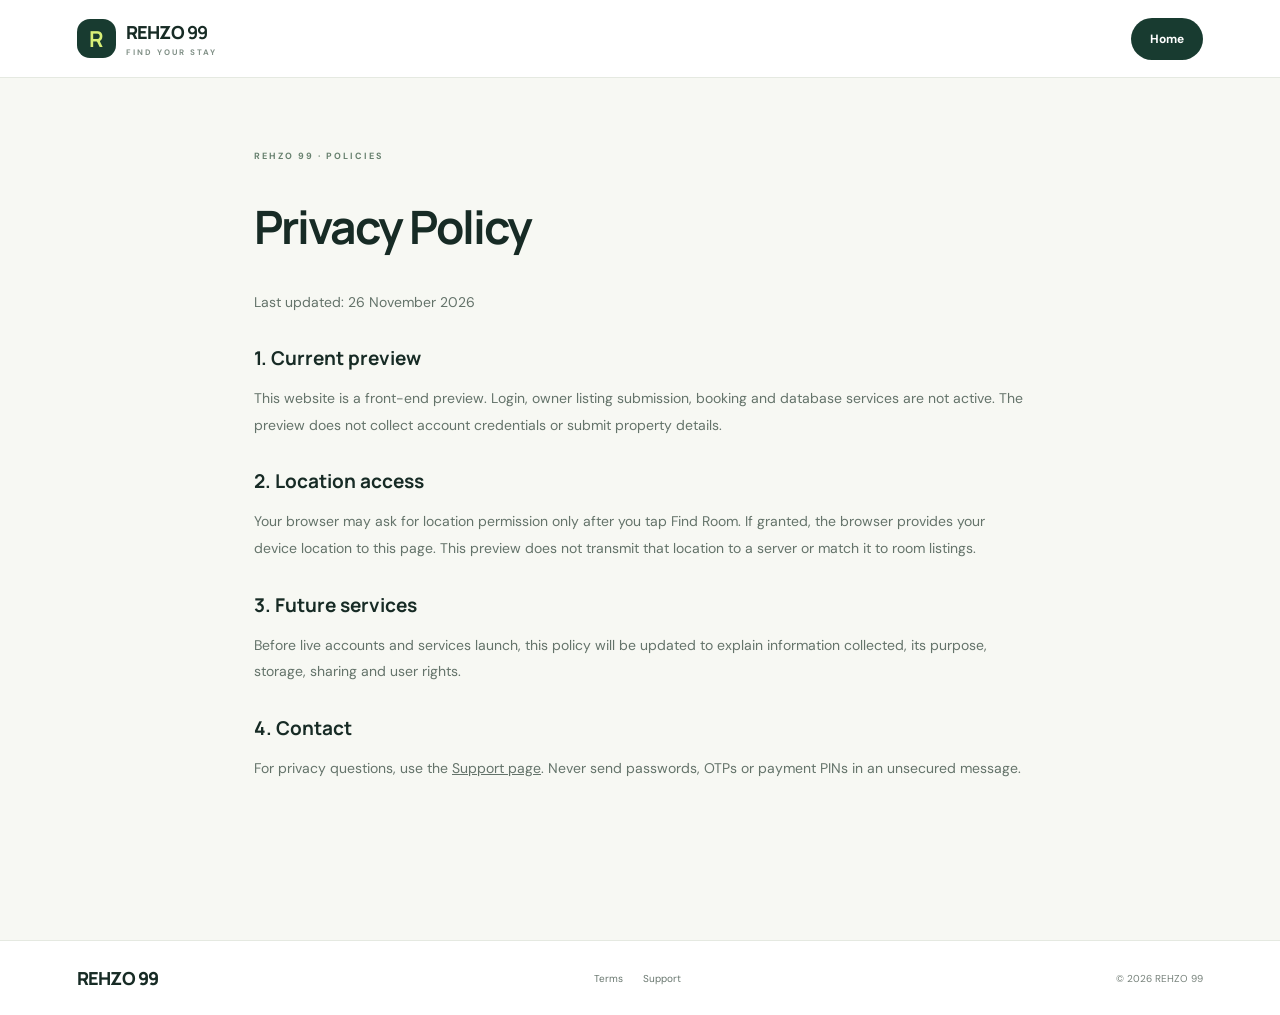
==== privacy.html @ af6434b1 "Build REHZO 99 responsive front-end foundation" ====
<!doctype html><html lang="en"><head><meta charset="utf-8"><meta name="viewport" content="width=device-width,initial-scale=1"><title>Privacy Policy | REHZO 99</title><link rel="stylesheet" href="/styles.css"></head><body><header class="top"><a class="brand" href="/"><b class="logo">R</b><span>REHZO <strong>99</strong><small>FIND YOUR STAY</small></span></a><a class="dark" href="/">Home</a></header><main class="legal"><label class="eyebrow">REHZO 99 · POLICIES</label><h1>Privacy Policy</h1><p>Last updated: 26 November 2026</p><h2>1. Current preview</h2><p>This website is a front-end preview. Login, owner listing submission, booking and database services are not active. The preview does not collect account credentials or submit property details.</p><h2>2. Location access</h2><p>Your browser may ask for location permission only after you tap Find Room. If granted, the browser provides your device location to this page. This preview does not transmit that location to a server or match it to room listings.</p><h2>3. Future services</h2><p>Before live accounts and services launch, this policy will be updated to explain information collected, its purpose, storage, sharing and user rights.</p><h2>4. Contact</h2><p>For privacy questions, use the <a href="/support.html">Support page</a>. Never send passwords, OTPs or payment PINs in an unsecured message.</p></main><footer><a class="brand" href="/">REHZO 99</a><div><a href="/terms.html">Terms</a><a href="/support.html">Support</a></div><small>© 2026 REHZO 99</small></footer><style>.legal{max-width:820px;margin:65px auto;padding:0 24px 80px}.legal h1{font:700 46px Manrope;letter-spacing:-2px}.legal h2{font:700 19px Manrope;margin:30px 0 8px}.legal p{font-size:14px;line-height:1.9;color:#64736a}.legal a{text-decoration:underline}</style></body></html>
---- styles.css ----
@import url('https://fonts.googleapis.com/css2?family=DM+Sans:wght@400;500;600;700&family=Manrope:wght@400;500;600;700;800&display=swap');
:root{--ink:#172b25;--green:#183b30;--lime:#d8f078;--paper:#f7f8f3;--muted:#77827b;--line:#e5e9e1}*{box-sizing:border-box}html{scroll-behavior:smooth}body{margin:0;background:var(--paper);color:var(--ink);font-family:'DM Sans',sans-serif}a{color:inherit;text-decoration:none}button,input,select{font:inherit;cursor:pointer}.top{height:78px;padding:0 6%;display:flex;align-items:center;justify-content:space-between;background:#fff;border-bottom:1px solid var(--line)}.brand{display:flex;align-items:center;gap:10px;font:800 18px Manrope;letter-spacing:-.8px}.brand small{display:block;font:700 8px 'DM Sans';letter-spacing:2px;color:#819087;margin-top:3px}.logo{width:39px;height:39px;border-radius:13px;background:var(--green);color:var(--lime);display:grid;place-items:center;font-size:22px}.top nav{display:flex;gap:30px;font-size:13px;color:#68766e}.top button,.dark,.lime,.outline,.quiet{border:0;border-radius:30px;padding:13px 19px;font-size:12px;font-weight:700}.dark{background:var(--green);color:white}.lime{background:var(--lime);color:var(--ink)}.quiet{background:transparent;color:var(--ink)}.hero{background:#edf2e9;padding:70px 9%;display:grid;grid-template-columns:1fr 1fr;align-items:center;min-height:530px;overflow:hidden}.eyebrow{font-size:9px;font-weight:700;letter-spacing:2px;color:#67806e}.hero h1{font:700 clamp(45px,6vw,74px)/1.05 Manrope;letter-spacing:-3px;margin:22px 0}.hero h1 i{font-style:normal;color:#6e8b4a}.hero p{color:#6e7b72;max-width:430px;line-height:1.8;font-size:14px}.search{display:flex;align-items:center;gap:10px;background:white;padding:7px;border-radius:15px;max-width:520px;margin-top:28px;box-shadow:0 14px 35px #1c3b2510}.search span{font-size:24px;color:#78917d;padding-left:10px}.search input{border:0;outline:0;min-width:0;flex:1;font-size:12px}.search button{white-space:nowrap}.sub{display:block;color:#89948c;margin-top:14px;font-size:10px}.art{height:340px;position:relative;max-width:470px;width:100%;justify-self:center}.sun{position:absolute;width:250px;height:250px;border-radius:50%;background:#dce9c9;right:65px;top:20px}.building{position:absolute;right:95px;top:60px;width:220px}.roof{height:70px;background:#294b3c;clip-path:polygon(50% 0,100% 100%,0 100%)}.windows{height:190px;background:#e4cfae;padding:28px;display:grid;grid-template-columns:1fr 1fr;gap:16px}.windows i{background:#78917b;border:6px solid #f7e8cc}.float{position:absolute;left:0;bottom:25px;background:white;padding:17px;border-radius:16px;box-shadow:0 20px 45px #1c3b2518;display:flex;align-items:center;gap:12px;width:255px;font-size:12px}.float>b{background:#eaf1df;border-radius:12px;padding:12px;font-size:22px}.float small{display:block;color:var(--muted);margin-top:4px;font-size:9px}.section{padding:80px 8%}.heading{display:flex;justify-content:space-between;align-items:end;margin-bottom:25px}.heading h2,.how h2,.near h2,.owner-cta h2{font:700 clamp(28px,4vw,42px) Manrope;letter-spacing:-1.5px;margin:12px 0}.heading p,.muted{color:var(--muted);font-size:12px}.filters{display:flex;gap:12px;flex-wrap:wrap}.filters label{background:#fff;border:1px solid var(--line);border-radius:12px;padding:9px 13px;display:grid;gap:4px;min-width:155px;font-size:9px;color:var(--muted)}.filters select{border:0;background:transparent;color:var(--ink);font-size:12px;font-weight:600;outline:0}.outline{background:white;border:1px solid var(--line)}.empty{margin-top:25px;background:white;border:1px dashed #d7dfd4;border-radius:20px;text-align:center;padding:45px 20px}.house{margin:auto auto 14px;width:54px;height:54px;border-radius:17px;background:#edf3e6;display:grid;place-items:center;font-size:27px;color:#54734f}.empty h3{font:700 19px Manrope}.empty p{font-size:12px;color:var(--muted)}.near{margin:0 5%;padding:50px 8%;border-radius:24px;background:var(--green);color:white;display:grid;grid-template-columns:1fr 1fr;align-items:center}.near .eyebrow{color:#c2d7a1}.near h2{color:white}.near p{max-width:400px;color:#c2cec6;font-size:13px;line-height:1.8}.near small{display:block;color:#c2cec6;margin-top:12px;font-size:10px}.map{height:210px;display:grid;place-items:center;position:relative}.map:before,.map:after{content:'';position:absolute;border:1px solid #91aa8c55;border-radius:50%;width:185px;height:185px}.map:after{width:125px;height:125px;border-style:dashed}.pin{z-index:1;background:var(--lime);color:var(--green);border-radius:18px 18px 18px 4px;padding:15px;font-size:26px;transform:rotate(-45deg)}.map b{position:absolute;bottom:0;right:8%;font-size:8px;letter-spacing:2px;color:#c2d7a1}.how{text-align:center}.steps{display:grid;grid-template-columns:repeat(3,1fr);gap:16px;text-align:left;margin-top:35px}.steps article{background:#fff;border:1px solid var(--line);border-radius:16px;padding:25px}.steps em{font-style:normal;color:#78934d;font-size:11px;font-weight:700}.steps h3{font:700 18px Manrope;margin:20px 0 8px}.steps p{font-size:12px;color:var(--muted);line-height:1.8}.owner-cta{margin:0 5% 65px;padding:42px 7%;border-radius:23px;background:#e7eddf;display:flex;align-items:center;justify-content:space-between}.owner-cta p{font-size:12px;color:var(--muted)}footer{background:#fff;border-top:1px solid var(--line);padding:25px 6%;display:flex;align-items:center;justify-content:space-between}footer>div{display:flex;gap:20px;font-size:10px;color:#68766e}footer>small{font-size:10px;color:var(--muted)}.modal{display:none;position:fixed;inset:0;background:#0c211bd9;z-index:5;place-items:center;padding:18px}.modal.open{display:grid}.dialog{position:relative;background:white;border-radius:20px;padding:32px;max-width:420px;width:100%}.dialog h2{font:700 27px Manrope}.dialog p,.dialog li{font-size:12px;color:var(--muted);line-height:1.8}.dialog input{width:100%;padding:13px;border:1px solid var(--line);border-radius:10px;margin:10px 0}.dialog ul{padding-left:18px;margin:22px 0}.dialog small{display:block;color:var(--muted);font-size:10px;margin-top:12px}.x{position:absolute;right:14px;top:12px;border:0;border-radius:50%;width:30px;height:30px;font-size:20px}.full{width:100%}.mobile{display:none}
@media(max-width:740px){.top{height:65px;padding:0 16px}.top nav,.top .quiet{display:none}.top .dark{padding:11px 13px;font-size:10px}.brand{font-size:16px}.hero{padding:48px 22px 20px;grid-template-columns:1fr}.hero h1{font-size:48px}.art{height:270px;transform:scale(.85);transform-origin:top center;margin-bottom:-35px}.sun{width:210px;height:210px}.building{right:70px;transform:scale(.85);transform-origin:top right}.section{padding:55px 20px}.heading{display:block}.heading p{margin-top:8px}.filters{display:grid;grid-template-columns:1fr 1fr}.filters label{min-width:0}.filters .outline{grid-column:span 2}.near{margin:0 13px;padding:30px 24px;grid-template-columns:1fr}.map{height:170px}.steps{grid-template-columns:1fr}.steps article{padding:20px}.steps h3{margin:12px 0 5px}.owner-cta{margin:0 13px 90px;padding:30px 24px;display:block}.owner-cta button{margin-top:15px}footer{padding:24px 18px 85px;display:grid;gap:17px}footer>div{flex-wrap:wrap}.mobile{display:flex;position:fixed;bottom:0;left:0;right:0;height:62px;background:white;border-top:1px solid var(--line);z-index:4;justify-content:space-around;align-items:center;padding-bottom:env(safe-area-inset-bottom)}.mobile a,.mobile button{border:0;background:none;color:#748178;display:grid;justify-items:center;gap:2px;font-size:19px}.mobile small{font-size:9px}.search{gap:4px}.search input{font-size:10px}.search button{padding:12px;font-size:10px}.dialog{padding:28px 22px}}
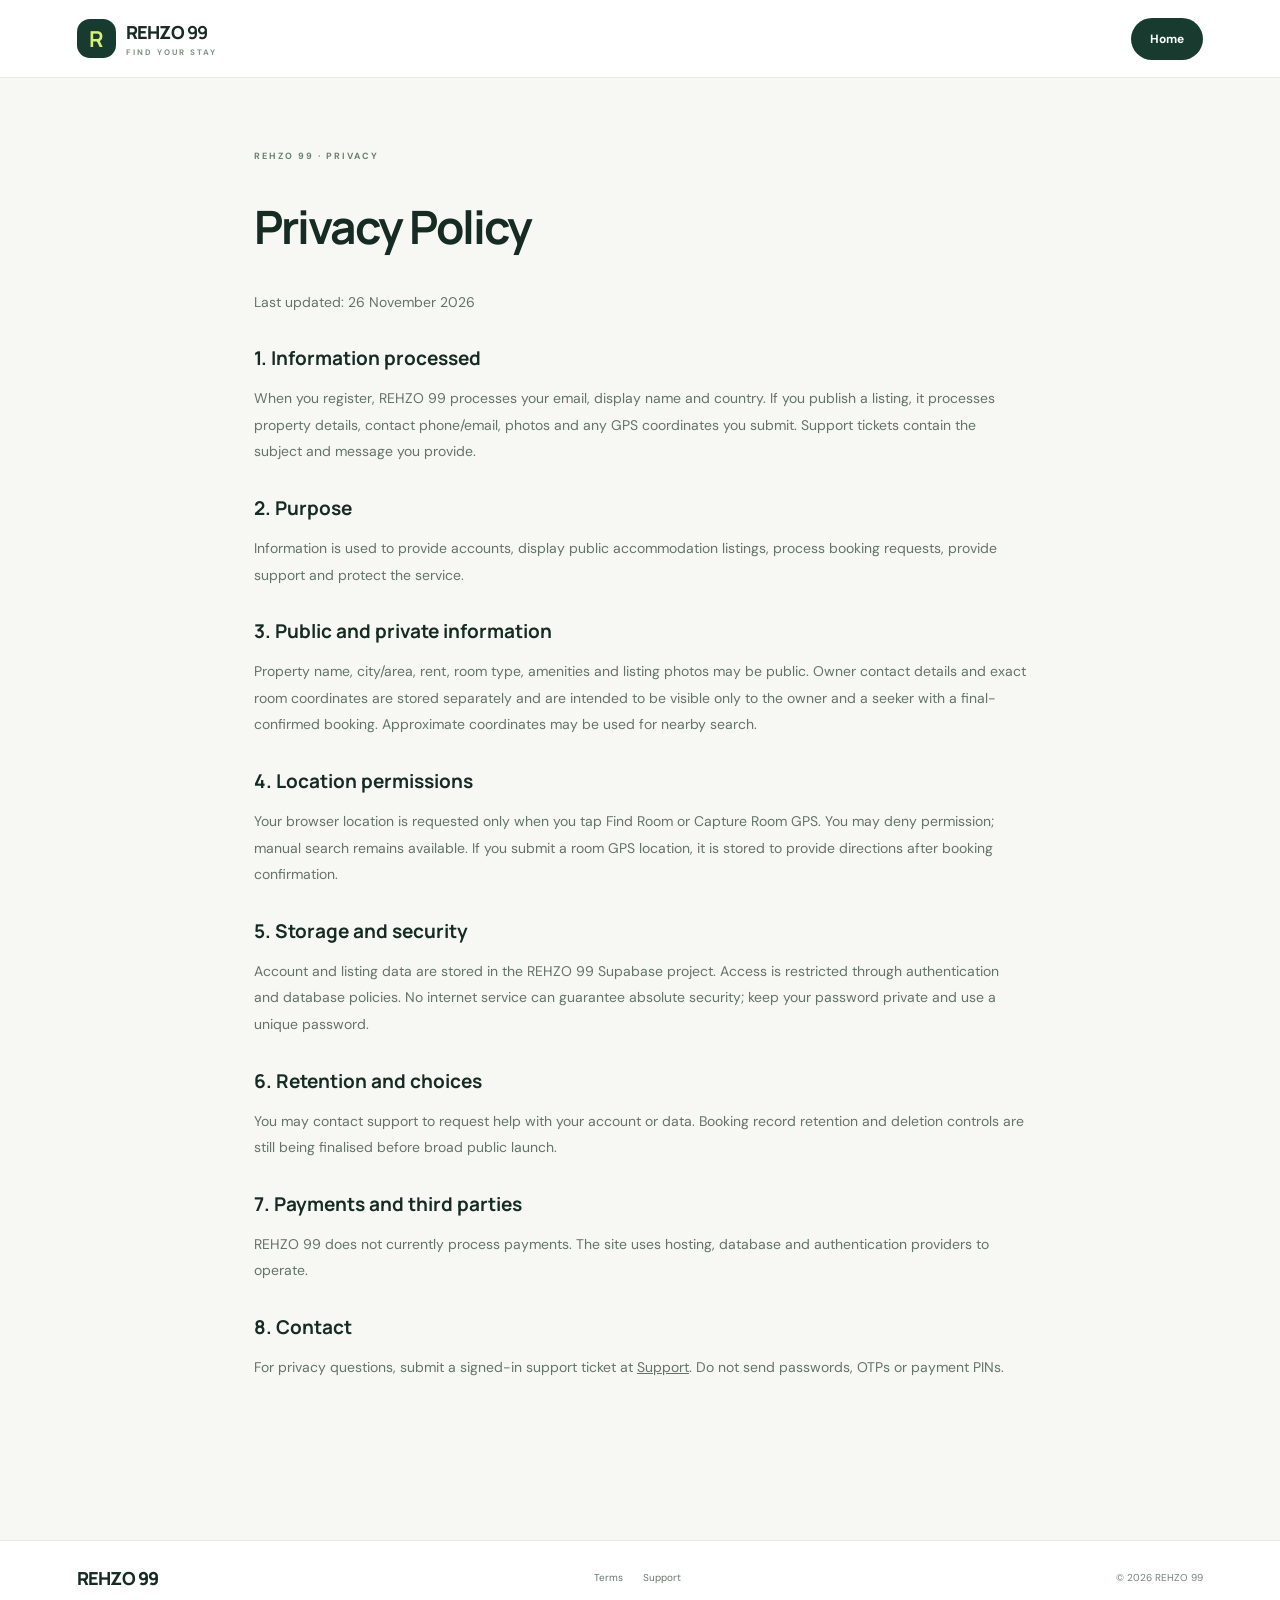
==== commit f088009b: "Update live REHZO 99 policies and support details" ====
--- a/privacy.html
+++ b/privacy.html
@@ -1 +1 @@
-<!doctype html><html lang="en"><head><meta charset="utf-8"><meta name="viewport" content="width=device-width,initial-scale=1"><title>Privacy Policy | REHZO 99</title><link rel="stylesheet" href="/styles.css"></head><body><header class="top"><a class="brand" href="/"><b class="logo">R</b><span>REHZO <strong>99</strong><small>FIND YOUR STAY</small></span></a><a class="dark" href="/">Home</a></header><main class="legal"><label class="eyebrow">REHZO 99 · POLICIES</label><h1>Privacy Policy</h1><p>Last updated: 26 November 2026</p><h2>1. Current preview</h2><p>This website is a front-end preview. Login, owner listing submission, booking and database services are not active. The preview does not collect account credentials or submit property details.</p><h2>2. Location access</h2><p>Your browser may ask for location permission only after you tap Find Room. If granted, the browser provides your device location to this page. This preview does not transmit that location to a server or match it to room listings.</p><h2>3. Future services</h2><p>Before live accounts and services launch, this policy will be updated to explain information collected, its purpose, storage, sharing and user rights.</p><h2>4. Contact</h2><p>For privacy questions, use the <a href="/support.html">Support page</a>. Never send passwords, OTPs or payment PINs in an unsecured message.</p></main><footer><a class="brand" href="/">REHZO 99</a><div><a href="/terms.html">Terms</a><a href="/support.html">Support</a></div><small>© 2026 REHZO 99</small></footer><style>.legal{max-width:820px;margin:65px auto;padding:0 24px 80px}.legal h1{font:700 46px Manrope;letter-spacing:-2px}.legal h2{font:700 19px Manrope;margin:30px 0 8px}.legal p{font-size:14px;line-height:1.9;color:#64736a}.legal a{text-decoration:underline}</style></body></html>+<!doctype html><html lang="en"><head><meta charset="utf-8"><meta name="viewport" content="width=device-width,initial-scale=1"><title>Privacy Policy | REHZO 99</title><link rel="stylesheet" href="/styles.css"></head><body><header class="top"><a class="brand" href="/"><b class="logo">R</b><span>REHZO <strong>99</strong><small>FIND YOUR STAY</small></span></a><a class="dark" href="/">Home</a></header><main class="legal"><label class="eyebrow">REHZO 99 · PRIVACY</label><h1>Privacy Policy</h1><p>Last updated: 26 November 2026</p><h2>1. Information processed</h2><p>When you register, REHZO 99 processes your email, display name and country. If you publish a listing, it processes property details, contact phone/email, photos and any GPS coordinates you submit. Support tickets contain the subject and message you provide.</p><h2>2. Purpose</h2><p>Information is used to provide accounts, display public accommodation listings, process booking requests, provide support and protect the service.</p><h2>3. Public and private information</h2><p>Property name, city/area, rent, room type, amenities and listing photos may be public. Owner contact details and exact room coordinates are stored separately and are intended to be visible only to the owner and a seeker with a final-confirmed booking. Approximate coordinates may be used for nearby search.</p><h2>4. Location permissions</h2><p>Your browser location is requested only when you tap Find Room or Capture Room GPS. You may deny permission; manual search remains available. If you submit a room GPS location, it is stored to provide directions after booking confirmation.</p><h2>5. Storage and security</h2><p>Account and listing data are stored in the REHZO 99 Supabase project. Access is restricted through authentication and database policies. No internet service can guarantee absolute security; keep your password private and use a unique password.</p><h2>6. Retention and choices</h2><p>You may contact support to request help with your account or data. Booking record retention and deletion controls are still being finalised before broad public launch.</p><h2>7. Payments and third parties</h2><p>REHZO 99 does not currently process payments. The site uses hosting, database and authentication providers to operate.</p><h2>8. Contact</h2><p>For privacy questions, submit a signed-in support ticket at <a href="/support.html">Support</a>. Do not send passwords, OTPs or payment PINs.</p></main><footer><a class="brand" href="/">REHZO 99</a><div><a href="/terms.html">Terms</a><a href="/support.html">Support</a></div><small>© 2026 REHZO 99</small></footer><style>.legal{max-width:820px;margin:65px auto;padding:0 24px 80px}.legal h1{font:700 46px Manrope;letter-spacing:-2px}.legal h2{font:700 19px Manrope;margin:30px 0 8px}.legal p{font-size:14px;line-height:1.9;color:#64736a}.legal a{text-decoration:underline}</style></body></html>
--- a/styles.css
+++ b/styles.css
@@ -1,3 +1,8 @@
 @import url('https://fonts.googleapis.com/css2?family=DM+Sans:wght@400;500;600;700&family=Manrope:wght@400;500;600;700;800&display=swap');
 :root{--ink:#172b25;--green:#183b30;--lime:#d8f078;--paper:#f7f8f3;--muted:#77827b;--line:#e5e9e1}*{box-sizing:border-box}html{scroll-behavior:smooth}body{margin:0;background:var(--paper);color:var(--ink);font-family:'DM Sans',sans-serif}a{color:inherit;text-decoration:none}button,input,select{font:inherit;cursor:pointer}.top{height:78px;padding:0 6%;display:flex;align-items:center;justify-content:space-between;background:#fff;border-bottom:1px solid var(--line)}.brand{display:flex;align-items:center;gap:10px;font:800 18px Manrope;letter-spacing:-.8px}.brand small{display:block;font:700 8px 'DM Sans';letter-spacing:2px;color:#819087;margin-top:3px}.logo{width:39px;height:39px;border-radius:13px;background:var(--green);color:var(--lime);display:grid;place-items:center;font-size:22px}.top nav{display:flex;gap:30px;font-size:13px;color:#68766e}.top button,.dark,.lime,.outline,.quiet{border:0;border-radius:30px;padding:13px 19px;font-size:12px;font-weight:700}.dark{background:var(--green);color:white}.lime{background:var(--lime);color:var(--ink)}.quiet{background:transparent;color:var(--ink)}.hero{background:#edf2e9;padding:70px 9%;display:grid;grid-template-columns:1fr 1fr;align-items:center;min-height:530px;overflow:hidden}.eyebrow{font-size:9px;font-weight:700;letter-spacing:2px;color:#67806e}.hero h1{font:700 clamp(45px,6vw,74px)/1.05 Manrope;letter-spacing:-3px;margin:22px 0}.hero h1 i{font-style:normal;color:#6e8b4a}.hero p{color:#6e7b72;max-width:430px;line-height:1.8;font-size:14px}.search{display:flex;align-items:center;gap:10px;background:white;padding:7px;border-radius:15px;max-width:520px;margin-top:28px;box-shadow:0 14px 35px #1c3b2510}.search span{font-size:24px;color:#78917d;padding-left:10px}.search input{border:0;outline:0;min-width:0;flex:1;font-size:12px}.search button{white-space:nowrap}.sub{display:block;color:#89948c;margin-top:14px;font-size:10px}.art{height:340px;position:relative;max-width:470px;width:100%;justify-self:center}.sun{position:absolute;width:250px;height:250px;border-radius:50%;background:#dce9c9;right:65px;top:20px}.building{position:absolute;right:95px;top:60px;width:220px}.roof{height:70px;background:#294b3c;clip-path:polygon(50% 0,100% 100%,0 100%)}.windows{height:190px;background:#e4cfae;padding:28px;display:grid;grid-template-columns:1fr 1fr;gap:16px}.windows i{background:#78917b;border:6px solid #f7e8cc}.float{position:absolute;left:0;bottom:25px;background:white;padding:17px;border-radius:16px;box-shadow:0 20px 45px #1c3b2518;display:flex;align-items:center;gap:12px;width:255px;font-size:12px}.float>b{background:#eaf1df;border-radius:12px;padding:12px;font-size:22px}.float small{display:block;color:var(--muted);margin-top:4px;font-size:9px}.section{padding:80px 8%}.heading{display:flex;justify-content:space-between;align-items:end;margin-bottom:25px}.heading h2,.how h2,.near h2,.owner-cta h2{font:700 clamp(28px,4vw,42px) Manrope;letter-spacing:-1.5px;margin:12px 0}.heading p,.muted{color:var(--muted);font-size:12px}.filters{display:flex;gap:12px;flex-wrap:wrap}.filters label{background:#fff;border:1px solid var(--line);border-radius:12px;padding:9px 13px;display:grid;gap:4px;min-width:155px;font-size:9px;color:var(--muted)}.filters select{border:0;background:transparent;color:var(--ink);font-size:12px;font-weight:600;outline:0}.outline{background:white;border:1px solid var(--line)}.empty{margin-top:25px;background:white;border:1px dashed #d7dfd4;border-radius:20px;text-align:center;padding:45px 20px}.house{margin:auto auto 14px;width:54px;height:54px;border-radius:17px;background:#edf3e6;display:grid;place-items:center;font-size:27px;color:#54734f}.empty h3{font:700 19px Manrope}.empty p{font-size:12px;color:var(--muted)}.near{margin:0 5%;padding:50px 8%;border-radius:24px;background:var(--green);color:white;display:grid;grid-template-columns:1fr 1fr;align-items:center}.near .eyebrow{color:#c2d7a1}.near h2{color:white}.near p{max-width:400px;color:#c2cec6;font-size:13px;line-height:1.8}.near small{display:block;color:#c2cec6;margin-top:12px;font-size:10px}.map{height:210px;display:grid;place-items:center;position:relative}.map:before,.map:after{content:'';position:absolute;border:1px solid #91aa8c55;border-radius:50%;width:185px;height:185px}.map:after{width:125px;height:125px;border-style:dashed}.pin{z-index:1;background:var(--lime);color:var(--green);border-radius:18px 18px 18px 4px;padding:15px;font-size:26px;transform:rotate(-45deg)}.map b{position:absolute;bottom:0;right:8%;font-size:8px;letter-spacing:2px;color:#c2d7a1}.how{text-align:center}.steps{display:grid;grid-template-columns:repeat(3,1fr);gap:16px;text-align:left;margin-top:35px}.steps article{background:#fff;border:1px solid var(--line);border-radius:16px;padding:25px}.steps em{font-style:normal;color:#78934d;font-size:11px;font-weight:700}.steps h3{font:700 18px Manrope;margin:20px 0 8px}.steps p{font-size:12px;color:var(--muted);line-height:1.8}.owner-cta{margin:0 5% 65px;padding:42px 7%;border-radius:23px;background:#e7eddf;display:flex;align-items:center;justify-content:space-between}.owner-cta p{font-size:12px;color:var(--muted)}footer{background:#fff;border-top:1px solid var(--line);padding:25px 6%;display:flex;align-items:center;justify-content:space-between}footer>div{display:flex;gap:20px;font-size:10px;color:#68766e}footer>small{font-size:10px;color:var(--muted)}.modal{display:none;position:fixed;inset:0;background:#0c211bd9;z-index:5;place-items:center;padding:18px}.modal.open{display:grid}.dialog{position:relative;background:white;border-radius:20px;padding:32px;max-width:420px;width:100%}.dialog h2{font:700 27px Manrope}.dialog p,.dialog li{font-size:12px;color:var(--muted);line-height:1.8}.dialog input{width:100%;padding:13px;border:1px solid var(--line);border-radius:10px;margin:10px 0}.dialog ul{padding-left:18px;margin:22px 0}.dialog small{display:block;color:var(--muted);font-size:10px;margin-top:12px}.x{position:absolute;right:14px;top:12px;border:0;border-radius:50%;width:30px;height:30px;font-size:20px}.full{width:100%}.mobile{display:none}
 @media(max-width:740px){.top{height:65px;padding:0 16px}.top nav,.top .quiet{display:none}.top .dark{padding:11px 13px;font-size:10px}.brand{font-size:16px}.hero{padding:48px 22px 20px;grid-template-columns:1fr}.hero h1{font-size:48px}.art{height:270px;transform:scale(.85);transform-origin:top center;margin-bottom:-35px}.sun{width:210px;height:210px}.building{right:70px;transform:scale(.85);transform-origin:top right}.section{padding:55px 20px}.heading{display:block}.heading p{margin-top:8px}.filters{display:grid;grid-template-columns:1fr 1fr}.filters label{min-width:0}.filters .outline{grid-column:span 2}.near{margin:0 13px;padding:30px 24px;grid-template-columns:1fr}.map{height:170px}.steps{grid-template-columns:1fr}.steps article{padding:20px}.steps h3{margin:12px 0 5px}.owner-cta{margin:0 13px 90px;padding:30px 24px;display:block}.owner-cta button{margin-top:15px}footer{padding:24px 18px 85px;display:grid;gap:17px}footer>div{flex-wrap:wrap}.mobile{display:flex;position:fixed;bottom:0;left:0;right:0;height:62px;background:white;border-top:1px solid var(--line);z-index:4;justify-content:space-around;align-items:center;padding-bottom:env(safe-area-inset-bottom)}.mobile a,.mobile button{border:0;background:none;color:#748178;display:grid;justify-items:center;gap:2px;font-size:19px}.mobile small{font-size:9px}.search{gap:4px}.search input{font-size:10px}.search button{padding:12px;font-size:10px}.dialog{padding:28px 22px}}
+
+.listing-card{display:grid;grid-template-columns:180px 1fr;gap:18px;background:#fff;border:1px solid var(--line);border-radius:16px;padding:12px;margin-top:14px;text-align:left;overflow:hidden}.listing-photo{height:135px;border-radius:11px;background:#edf3e6;display:grid;place-items:center;color:#64805c;font-size:35px;overflow:hidden}.listing-photo img{width:100%;height:100%;object-fit:cover}.listing-body{padding:8px 4px}.listing-body h3{margin:4px 0 7px;font:700 18px Manrope}.listing-body p{font-size:12px;color:var(--muted);margin:0 0 10px}.listing-meta{font-size:10px;color:#6f865e;text-transform:capitalize}.listing-rent{display:block;margin-top:12px;font:700 15px Manrope}@media(max-width:600px){.listing-card{grid-template-columns:105px 1fr;gap:12px}.listing-photo{height:110px}.listing-body h3{font-size:14px}}
+
+[hidden]{display:none!important}.top-actions{display:flex;align-items:center;gap:8px}.modal{z-index:30}.dialog.wide{max-width:760px;max-height:90vh;overflow:auto}.dialog h2{margin:12px 0}.auth-tabs,.dash-tabs{display:flex;gap:8px;flex-wrap:wrap;margin:18px 0}.auth-tabs button,.dash-tabs button{border:1px solid var(--line);background:#fff;border-radius:30px;padding:9px 14px;font-size:11px;font-weight:700}.auth-tabs button.active,.dash-tabs button.active{background:var(--green);color:white;border-color:var(--green)}.stack{display:grid;gap:13px;margin:18px 0}.stack>label,.form-grid>label{display:grid;gap:6px;font-size:11px;font-weight:700;color:#526258}.stack input,.stack select,.stack textarea,.form-grid input,.form-grid select{width:100%;border:1px solid var(--line);border-radius:10px;background:white;padding:12px;font-size:13px;color:var(--ink);outline-color:#9bb879}.stack textarea{resize:vertical}.form-grid{display:grid;grid-template-columns:1fr 1fr;gap:12px}.stack fieldset{border:1px solid var(--line);border-radius:12px;padding:12px}.stack legend{font-size:11px;font-weight:700;color:#526258;padding:0 5px}.check-grid{display:grid;grid-template-columns:repeat(4,1fr);gap:10px}.check-grid label{font-size:11px;display:flex;align-items:center;gap:6px}.check-grid input{accent-color:var(--green)}.form-message{font-size:12px;color:#a04a30;min-height:16px}.gps-row{display:flex;align-items:center;gap:12px;flex-wrap:wrap}.gps-row span,.privacy-note{font-size:11px;color:var(--muted)}.results-grid{display:grid;grid-template-columns:1fr 1fr;gap:14px;margin-top:22px}.results-grid .empty{grid-column:1/-1;margin:0}.listing-card{margin:0;grid-template-columns:130px 1fr;gap:12px}.listing-photo{height:150px}.card-actions,.dash-card-actions{display:flex;gap:7px;flex-wrap:wrap;margin-top:12px}.card-actions button,.dash-card-actions button{padding:9px 12px;font-size:10px}.detail-photos{display:flex;gap:8px;overflow:auto;margin:16px 0}.detail-photos img{width:140px;height:110px;object-fit:cover;border-radius:12px}.link-button{display:block;text-align:center;margin-top:14px}.dashboard{max-width:900px!important}.dash-content{min-height:110px}.dash-card{display:flex;justify-content:space-between;align-items:center;gap:12px;border:1px solid var(--line);border-radius:13px;padding:13px;margin:10px 0;background:#fff}.dash-card p{font-size:11px;color:var(--muted);margin:5px 0}.dash-card strong{font-size:12px}.dash-card small{font-size:10px;color:var(--muted)}.dash-card-actions{justify-content:flex-end;margin:0}.dash-actions{display:flex;justify-content:space-between;gap:10px;border-top:1px solid var(--line);padding-top:15px;margin-top:18px}.stats{display:grid;grid-template-columns:repeat(3,1fr);gap:10px;margin:15px 0}.stats div{background:#edf3e6;border-radius:12px;padding:15px}.stats b,.stats small{display:block}.stats b{font:700 22px Manrope}.stats small{font-size:10px;color:var(--muted)}.error{color:#a04a30}.toast{position:fixed;left:50%;bottom:85px;transform:translate(-50%,15px);opacity:0;pointer-events:none;background:#183b30;color:#fff;padding:13px 18px;border-radius:12px;z-index:80;font-size:12px;max-width:90vw;box-shadow:0 10px 35px #0002;transition:.2s}.toast.show{opacity:1;transform:translate(-50%,0)}.near{scroll-margin-top:20px}
+@media(max-width:740px){.top-actions{gap:3px}.top-actions .dark{font-size:9px;padding:10px}.results-grid{grid-template-columns:1fr}.listing-card{grid-template-columns:110px 1fr}.listing-photo{height:125px}.form-grid{grid-template-columns:1fr}.check-grid{grid-template-columns:1fr 1fr}.dialog.wide{max-height:88vh}.dash-tabs{gap:5px}.dash-tabs button{padding:8px 10px;font-size:10px}.dash-card{align-items:flex-start;flex-direction:column}.dash-card-actions{justify-content:flex-start}.dash-actions{flex-direction:column}.stats{grid-template-columns:repeat(3,1fr)}.gps-row{align-items:flex-start}.card-actions button{font-size:9px;padding:8px}.top-actions #dashboardBtn{max-width:120px}}
